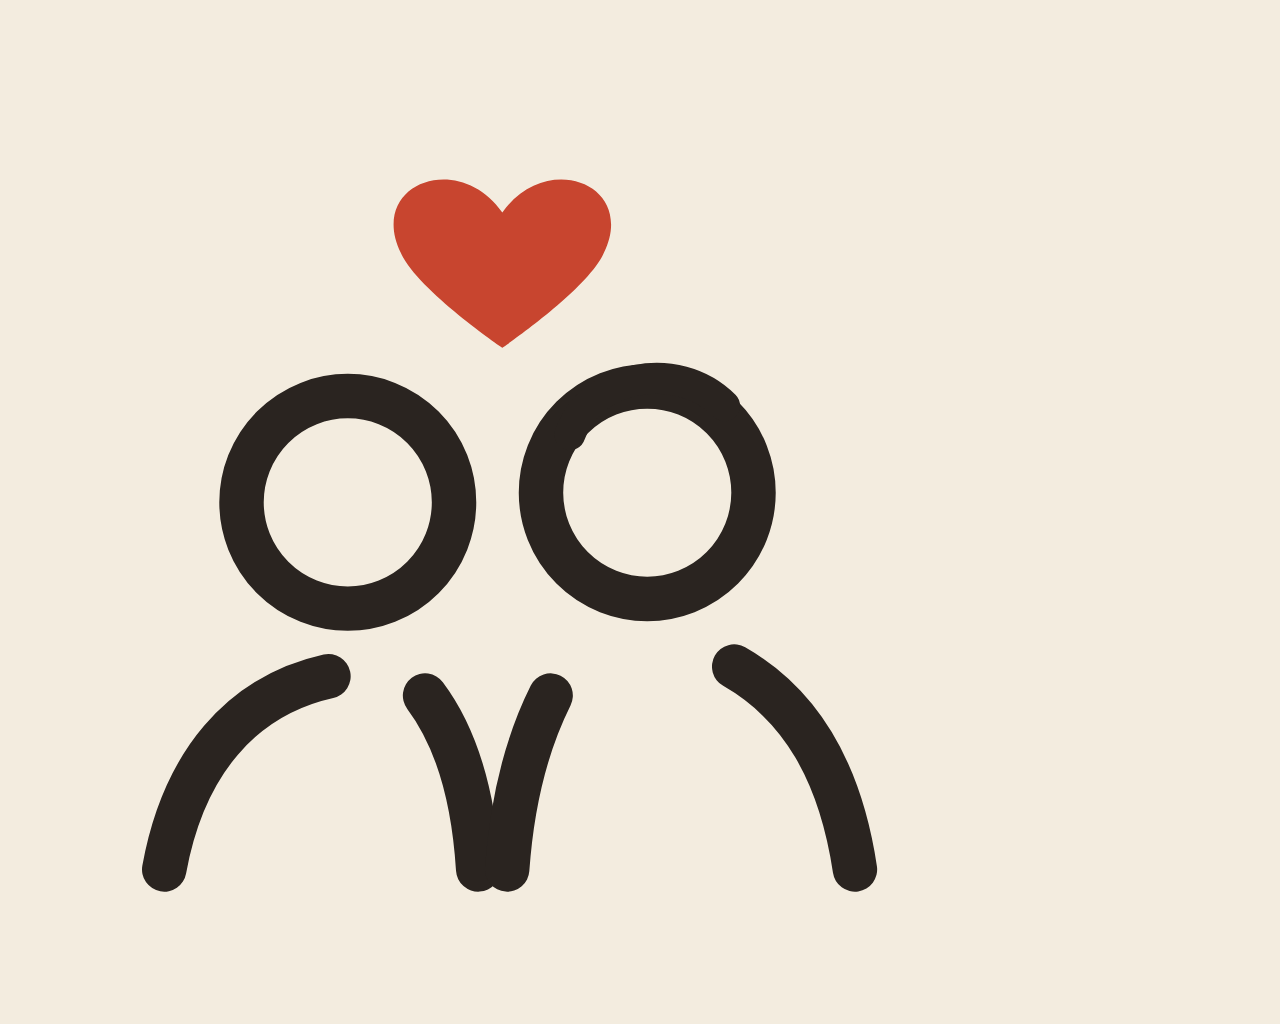
==== brand/avatar.html @ ee12a374 "Add avatar exports for social profiles Co-Authored-By: Claude Opus 5 <noreply@anthropic.com>" ====
<html><body style="margin:0;background:#f3ecdf">
<svg xmlns="http://www.w3.org/2000/svg" viewBox="-1 7 106 106" width="1024" height="1024" style="display:block">
  <rect x="-1" y="7" width="106" height="106" fill="#f3ecdf"/>
  
  
  <path d="M51 29c-4.5-6.5-14-3-10.5 4.2C42.2 37 51 43 51 43s8.8-6 10.5-9.8C65 26 55.5 22.5 51 29z" fill="#c8452f"/>
  <g fill="none" stroke="#2a2420" stroke-width="4.6" stroke-linecap="round" stroke-linejoin="round">
    <circle cx="35" cy="59" r="11"/>
    <circle cx="66" cy="58" r="11"/>
    <path d="M16 97c2-11 8-18 17-20M43 79c3 4 5 10 5.5 18"/>
    <path d="M56 79c-2.5 5-4 11-4.5 18M75 76c7 4 11 11 12.5 21"/>
    <path d="M58 52c2-6 11-8 16-3" stroke-width="3.2"/>
  </g>

</svg></body></html>
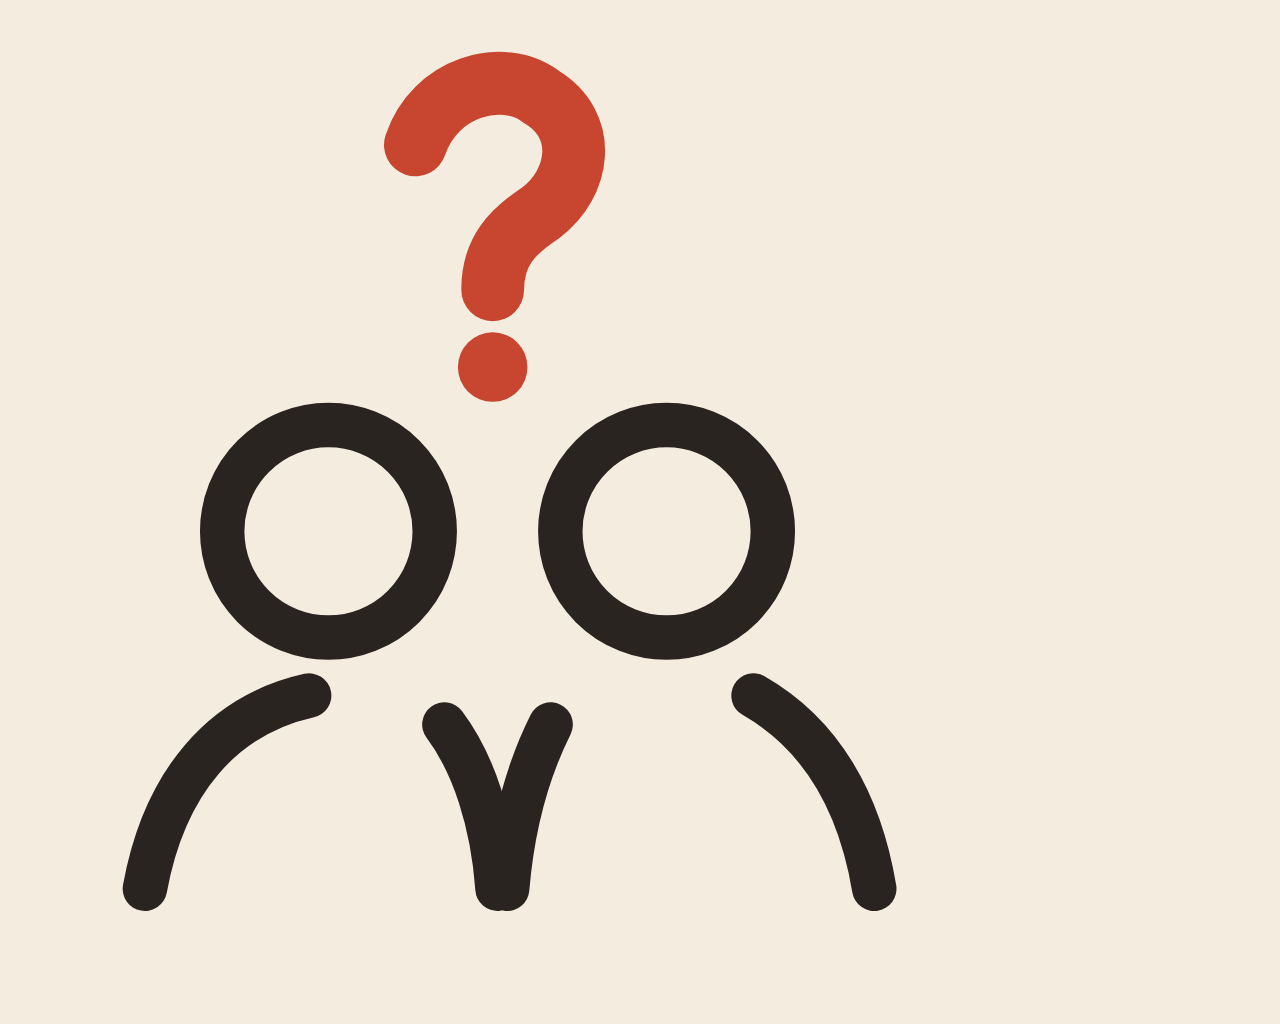
==== commit 5aede92d: "Change the logo to a friendship mark: two heads, one question The old mark read as a couple about to" ====
--- a/brand/avatar.html
+++ b/brand/avatar.html
@@ -1,15 +1,14 @@
 <html><body style="margin:0;background:#f3ecdf">
 <svg xmlns="http://www.w3.org/2000/svg" viewBox="-1 7 106 106" width="1024" height="1024" style="display:block">
   <rect x="-1" y="7" width="106" height="106" fill="#f3ecdf"/>
-  
-  
-  <path d="M51 29c-4.5-6.5-14-3-10.5 4.2C42.2 37 51 43 51 43s8.8-6 10.5-9.8C65 26 55.5 22.5 51 29z" fill="#c8452f"/>
-  <g fill="none" stroke="#2a2420" stroke-width="4.6" stroke-linecap="round" stroke-linejoin="round">
-    <circle cx="35" cy="59" r="11"/>
-    <circle cx="66" cy="58" r="11"/>
-    <path d="M16 97c2-11 8-18 17-20M43 79c3 4 5 10 5.5 18"/>
-    <path d="M56 79c-2.5 5-4 11-4.5 18M75 76c7 4 11 11 12.5 21"/>
-    <path d="M58 52c2-6 11-8 16-3" stroke-width="3.2"/>
-  </g>
-
-</svg></body></html>+  <!-- two friends, question mark between them -->
+<g fill="none" stroke="#2a2420" stroke-width="4.6" stroke-linecap="round" stroke-linejoin="round">
+  <circle cx="33" cy="62" r="11"/><circle cx="68" cy="62" r="11"/>
+  <path d="M14 99c2-11 8-18 17-20M45 82c3 4 5 10 5.5 17"/>
+  <path d="M56 82c-2.5 5-4 11-4.5 17M77 79c7 4 11 11 12.5 20"/>
+</g>
+<g fill="none" stroke="#c8452f" stroke-width="6.5" stroke-linecap="round">
+  <path d="M42 22c2-6 9-8 13-5 5 3 4 9 0 12-3 2-5 4-5 8"/>
+</g>
+<circle cx="50" cy="45" r="3.6" fill="#c8452f"/>
+</svg></body></html>
